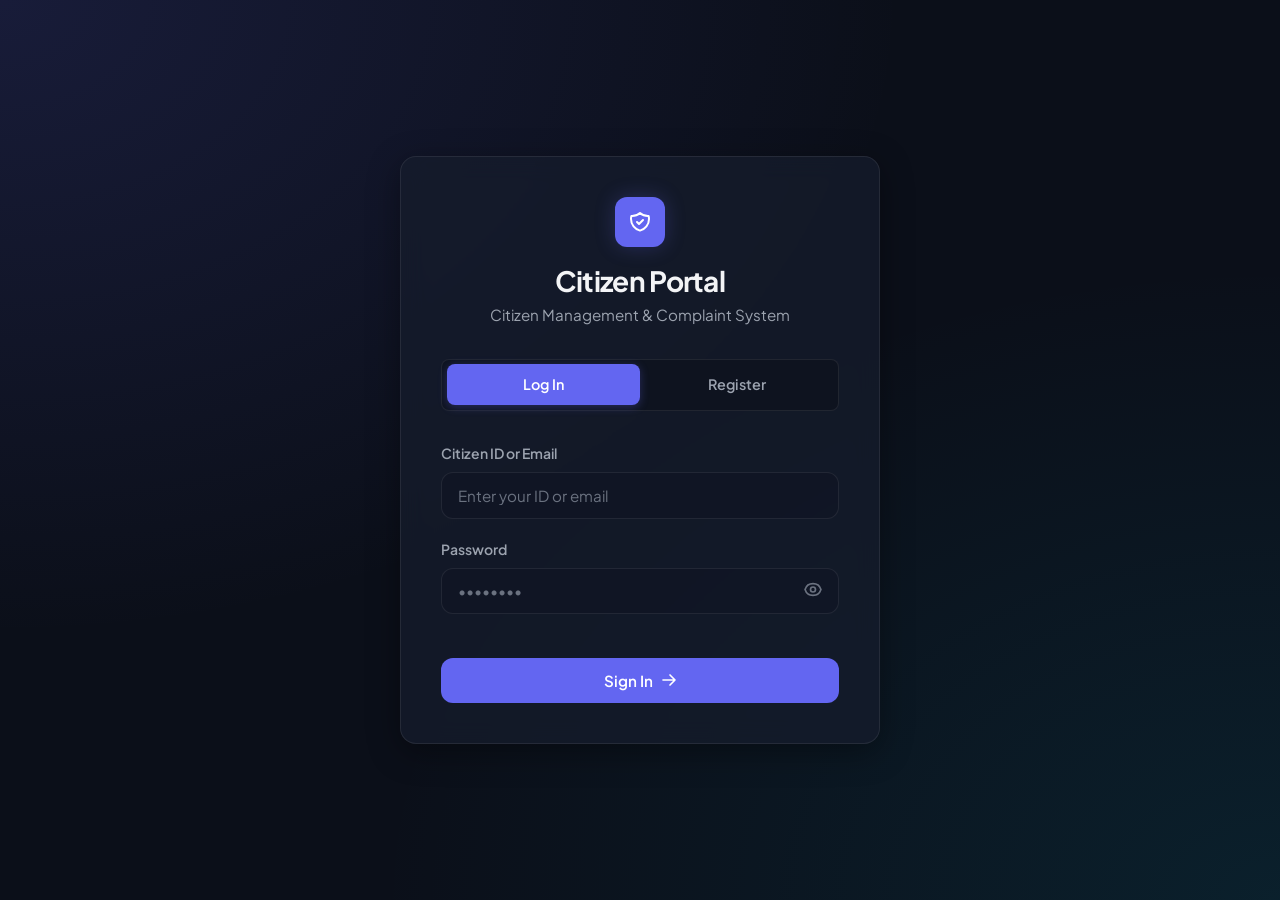
==== index.html @ 5c14673d "Full code updated" ====
<!DOCTYPE html>
<html lang="en">
<head>
  <meta charset="UTF-8">
  <meta name="viewport" content="width=device-width, initial-scale=1.0">
  <title>Citizen Dashboard | Citizen Portal</title>
  <link rel="stylesheet" href="style.css">
</head>
<body>

  <div class="app-container">
    
    <!-- Sidebar Navigation -->
    <aside class="sidebar">
      <div class="sidebar-top">
        <div class="brand">
          <div class="brand-icon">
            <svg fill="none" stroke="currentColor" viewBox="0 0 24 24" xmlns="http://www.w3.org/2000/svg">
              <path stroke-linecap="round" stroke-linejoin="round" stroke-width="2" d="M9 12l2 2 4-4m5.618-4.016A11.955 11.955 0 0112 2.944a11.955 11.955 0 01-8.618 3.04A12.02 12.02 0 003 9c0 5.591 3.824 10.29 9 11.622 5.176-1.332 9-6.03 9-11.622 0-1.042-.133-2.052-.382-3.016z"></path>
            </svg>
          </div>
          <span class="brand-title">Citizen CMS</span>
        </div>

        <nav>
          <ul class="nav-menu">
            <li class="nav-item active" id="nav-dashboard">
              <a href="#" onclick="switchSection('dashboard')">
                <svg fill="none" stroke="currentColor" stroke-width="2" viewBox="0 0 24 24" width="18" height="18" xmlns="http://www.w3.org/2000/svg">
                  <path stroke-linecap="round" stroke-linejoin="round" d="M4 6a2 2 0 012-2h2a2 2 0 012 2v4a2 2 0 01-2 2H6a2 2 0 01-2-2V6zM14 6a2 2 0 012-2h2a2 2 0 012 2v4a2 2 0 01-2 2h-2a2 2 0 01-2-2V6zM4 16a2 2 0 012-2h2a2 2 0 012 2v4a2 2 0 01-2 2H6a2 2 0 01-2-2v-4zM14 16a2 2 0 012-2h2a2 2 0 012 2v4a2 2 0 01-2 2h-2a2 2 0 01-2-2v-4z"></path>
                </svg>
                Overview
              </a>
            </li>
            <li class="nav-item" id="nav-profile">
              <a href="#profile-section" onclick="scrollToElement('profile-section')">
                <svg fill="none" stroke="currentColor" stroke-width="2" viewBox="0 0 24 24" width="18" height="18" xmlns="http://www.w3.org/2000/svg">
                  <path stroke-linecap="round" stroke-linejoin="round" d="M16 7a4 4 0 11-8 0 4 4 0 018 0zM12 14a7 7 0 00-7 7h14a7 7 0 00-7-7z"></path>
                </svg>
                My Profile
              </a>
            </li>
            <li class="nav-item" id="nav-history">
              <a href="#complaints-history-section" onclick="scrollToElement('complaints-history-section')">
                <svg fill="none" stroke="currentColor" stroke-width="2" viewBox="0 0 24 24" width="18" height="18" xmlns="http://www.w3.org/2000/svg">
                  <path stroke-linecap="round" stroke-linejoin="round" d="M9 5H7a2 2 0 00-2 2v12a2 2 0 002 2h10a2 2 0 002-2V7a2 2 0 00-2-2h-2M9 5a2 2 0 002 2h2a2 2 0 002-2M9 5a2 2 0 012-2h2a2 2 0 012 2m-3 7h3m-3 4h3m-6-4h.01M9 16h.01"></path>
                </svg>
                My Complaints
              </a>
            </li>
          </ul>
        </nav>
      </div>

      <!-- User Profile Box -->
      <div class="user-profile">
        <div class="user-avatar" id="avatar-initials">JS</div>
        <div class="user-details">
          <span class="user-name" id="profile-name">Jane Smith</span>
          <span class="user-citizen-id" id="profile-id">citizen@example.com</span>
        </div>
        <button class="logout-btn" onclick="logoutUser()" title="Logout">
          <svg fill="none" stroke="currentColor" stroke-width="2" viewBox="0 0 24 24" width="20" height="20" xmlns="http://www.w3.org/2000/svg">
            <path stroke-linecap="round" stroke-linejoin="round" d="M17 16l4-4m0 0l-4-4m4 4H7m6 4v1a3 3 0 01-3 3H6a3 3 0 01-3-3V7a3 3 0 013-3h4a3 3 0 013 3v1"></path>
          </svg>
        </button>
      </div>
    </aside>

    <!-- Main Content Area -->
    <main class="main-content">
      
      <!-- Top Dashboard Header -->
      <header class="dashboard-header">
        <div class="welcome-msg">
          <h1 id="welcome-text">Welcome, Jane Smith</h1>
          <p>Lodge, trace, and monitor public issues in your local constituency.</p>
        </div>
      </header>

      <!-- Stats Grid -->
      <div class="stats-grid">
        <div class="stat-card glass-panel animate-fade-in" style="animation-delay: 0.1s;">
          <div class="stat-info">
            <span class="stat-label">Total Submitted</span>
            <span class="stat-value" id="stats-total">0</span>
          </div>
          <div class="stat-icon stat-icon-total">
            <svg fill="none" stroke="currentColor" stroke-width="2" viewBox="0 0 24 24" width="24" height="24" xmlns="http://www.w3.org/2000/svg">
              <path stroke-linecap="round" stroke-linejoin="round" d="M9 12h6m-6 4h6m2 5H7a2 2 0 01-2-2V5a2 2 0 012-2h5.586a1 1 0 01.707.293l5.414 5.414a1 1 0 01.293.707V19a2 2 0 01-2 2z"></path>
            </svg>
          </div>
        </div>

        <div class="stat-card glass-panel animate-fade-in" style="animation-delay: 0.2s;">
          <div class="stat-info">
            <span class="stat-label">Pending Review</span>
            <span class="stat-value" id="stats-pending">0</span>
          </div>
          <div class="stat-icon stat-icon-pending">
            <svg fill="none" stroke="currentColor" stroke-width="2" viewBox="0 0 24 24" width="24" height="24" xmlns="http://www.w3.org/2000/svg">
              <path stroke-linecap="round" stroke-linejoin="round" d="M12 8v4l3 3m6-3a9 9 0 11-18 0 9 9 0 0118 0z"></path>
            </svg>
          </div>
        </div>

        <div class="stat-card glass-panel animate-fade-in" style="animation-delay: 0.3s;">
          <div class="stat-info">
            <span class="stat-label">In Progress</span>
            <span class="stat-value" id="stats-progress">0</span>
          </div>
          <div class="stat-icon stat-icon-progress">
            <svg fill="none" stroke="currentColor" stroke-width="2" viewBox="0 0 24 24" width="24" height="24" xmlns="http://www.w3.org/2000/svg">
              <path stroke-linecap="round" stroke-linejoin="round" d="M10.325 4.317c.426-1.756 2.924-1.756 3.35 0a1.724 1.724 0 002.573 1.066c1.543-.94 3.31.826 2.37 2.37a1.724 1.724 0 001.065 2.572c1.756.426 1.756 2.924 0 3.35a1.724 1.724 0 00-1.066 2.573c.94 1.543-.826 3.31-2.37 2.37a1.724 1.724 0 00-2.572 1.065c-.426 1.756-2.924 1.756-3.35 0a1.724 1.724 0 00-2.573-1.066c-1.543.94-3.31-.826-2.37-2.37a1.724 1.724 0 00-1.065-2.572c-1.756-.426-1.756-2.924 0-3.35a1.724 1.724 0 001.066-2.573c-.94-1.543.826-3.31 2.37-2.37.996.608 2.296.07 2.572-1.065z"></path>
              <path stroke-linecap="round" stroke-linejoin="round" d="M15 12a3 3 0 11-6 0 3 3 0 016 0z"></path>
            </svg>
          </div>
        </div>

        <div class="stat-card glass-panel animate-fade-in" style="animation-delay: 0.4s;">
          <div class="stat-info">
            <span class="stat-label">Resolved Issues</span>
            <span class="stat-value" id="stats-resolved">0</span>
          </div>
          <div class="stat-icon stat-icon-resolved">
            <svg fill="none" stroke="currentColor" stroke-width="2" viewBox="0 0 24 24" width="24" height="24" xmlns="http://www.w3.org/2000/svg">
              <path stroke-linecap="round" stroke-linejoin="round" d="M9 12l2 2 4-4m6 2a9 9 0 11-18 0 9 9 0 0118 0z"></path>
            </svg>
          </div>
        </div>
      </div>

      <!-- Dashboard Primary Sections -->
      <div class="dashboard-sections">
        
        <!-- Profile Section -->
        <section id="profile-section" class="section-card glass-panel animate-fade-in" style="animation-delay: 0.5s; display: none;">
          <h2 class="section-card-title">
            <svg fill="none" stroke="currentColor" stroke-width="2" viewBox="0 0 24 24" width="20" height="20" xmlns="http://www.w3.org/2000/svg">
              <path stroke-linecap="round" stroke-linejoin="round" d="M16 7a4 4 0 11-8 0 4 4 0 018 0zM12 14a7 7 0 00-7 7h14a7 7 0 00-7-7z"></path>
            </svg>
            Personal Details
          </h2>
          
          <form id="profile-form" onsubmit="updateProfile(event)">
            <div class="form-group">
              <label for="prof-name">Full Name</label>
              <input type="text" id="prof-name" class="input-control" required>
            </div>

            <div class="form-row">
              <div class="form-group">
                <label for="prof-nic">NIC Number</label>
                <input type="text" id="prof-nic" class="input-control" disabled style="opacity: 0.7; cursor: not-allowed;">
              </div>
              <div class="form-group">
                <label for="prof-email">Email Address</label>
                <input type="email" id="prof-email" class="input-control" disabled style="opacity: 0.7; cursor: not-allowed;">
              </div>
            </div>

            <div class="form-row">
              <div class="form-group">
                <label for="prof-province">Province</label>
                <select id="prof-province" class="input-control" required style="appearance: none; background-image: url('data:image/svg+xml;charset=utf-8,%3Csvg xmlns%3D%22http%3A%2F%2Fwww.w3.org%2F2000%2Fsvg%22 fill%3D%22none%22 viewBox%3D%220 0 24 24%22 stroke%3D%22%239ca3af%22 stroke-width%3D%222%22%3E%3Cpath stroke-linecap%3D%22round%22 stroke-linejoin%3D%22round%22 d%3D%22M19 9l-7 7-7-7%22%2F%3E%3C%2Fsvg%3E'); background-repeat: no-repeat; background-position: right 0.75rem center; background-size: 1.25rem;">
                  <option value="Central">Central</option>
                  <option value="Eastern">Eastern</option>
                  <option value="North Central">North Central</option>
                  <option value="Northern">Northern</option>
                  <option value="North Western">North Western</option>
                  <option value="Sabaragamuwa">Sabaragamuwa</option>
                  <option value="Southern">Southern</option>
                  <option value="Uva">Uva</option>
                  <option value="Western">Western</option>
                </select>
              </div>
              <div class="form-group">
                <label for="prof-district">District</label>
                <select id="prof-district" class="input-control" required style="appearance: none; background-image: url('data:image/svg+xml;charset=utf-8,%3Csvg xmlns%3D%22http%3A%2F%2Fwww.w3.org%2F2000%2Fsvg%22 fill%3D%22none%22 viewBox%3D%220 0 24 24%22 stroke%3D%22%239ca3af%22 stroke-width%3D%222%22%3E%3Cpath stroke-linecap%3D%22round%22 stroke-linejoin%3D%22round%22 d%3D%22M19 9l-7 7-7-7%22%2F%3E%3C%2Fsvg%3E'); background-repeat: no-repeat; background-position: right 0.75rem center; background-size: 1.25rem;">
                  <option value="Colombo">Colombo</option>
                  <option value="Gampaha">Gampaha</option>
                  <option value="Kalutara">Kalutara</option>
                  <option value="Kandy">Kandy</option>
                  <option value="Matale">Matale</option>
                  <option value="Nuwara Eliya">Nuwara Eliya</option>
                  <option value="Galle">Galle</option>
                  <option value="Matara">Matara</option>
                  <option value="Hambantota">Hambantota</option>
                  <option value="Jaffna">Jaffna</option>
                  <option value="Kilinochchi">Kilinochchi</option>
                  <option value="Mannar">Mannar</option>
                  <option value="Vavuniya">Vavuniya</option>
                  <option value="Mullaitivu">Mullaitivu</option>
                  <option value="Batticaloa">Batticaloa</option>
                  <option value="Ampara">Ampara</option>
                  <option value="Trincomalee">Trincomalee</option>
                  <option value="Kurunegala">Kurunegala</option>
                  <option value="Puttalam">Puttalam</option>
                  <option value="Anuradhapura">Anuradhapura</option>
                  <option value="Polonnaruwa">Polonnaruwa</option>
                  <option value="Badulla">Badulla</option>
                  <option value="Moneragala">Moneragala</option>
                  <option value="Ratnapura">Ratnapura</option>
                  <option value="Kegalle">Kegalle</option>
                </select>
              </div>
            </div>

            <div class="form-row">
              <div class="form-group">
                <label for="prof-birthday">Birthday</label>
                <input type="date" id="prof-birthday" class="input-control" required>
              </div>
              <div class="form-group">
                <label for="prof-phone">Phone Number</label>
                <input type="tel" id="prof-phone" class="input-control" required>
              </div>
            </div>

            <button type="submit" class="btn btn-primary" style="margin-top: 0.5rem; width: 100%;">
              Save Changes
              <svg fill="none" stroke="currentColor" stroke-width="2.5" viewBox="0 0 24 24" width="16" height="16" xmlns="http://www.w3.org/2000/svg">
                <path stroke-linecap="round" stroke-linejoin="round" d="M5 13l4 4L19 7"></path>
              </svg>
            </button>
          </form>
        </section>

        <!-- Column 2: History Board -->
        <section id="complaints-history-section" class="section-card glass-panel animate-fade-in" style="animation-delay: 0.6s;">
          <div style="display: flex; justify-content: space-between; align-items: center; margin-bottom: 1.5rem;">
            <h2 class="section-card-title" style="margin-bottom: 0;">
              <svg fill="none" stroke="currentColor" stroke-width="2" viewBox="0 0 24 24" width="20" height="20" xmlns="http://www.w3.org/2000/svg">
                <path stroke-linecap="round" stroke-linejoin="round" d="M9 12h6m-6 4h6m2 5H7a2 2 0 01-2-2V5a2 2 0 012-2h5.586a1 1 0 01.707.293l5.414 5.414a1 1 0 01.293.707V19a2 2 0 01-2 2z"></path>
              </svg>
              Complaint History
            </h2>
            <button class="btn btn-primary" onclick="toggleNewComplaintForm()">+ File New Complaint</button>
          </div>

          <!-- Hidden Form -->
          <div id="new-complaint-form-container" style="display: none; margin-bottom: 2rem; padding: 1.5rem; background: rgba(255,255,255,0.05); border-radius: 12px; border: 1px solid rgba(255,255,255,0.1);">
            <h3 style="margin-bottom: 1rem; font-size: 1.1rem;">Submit a New Complaint</h3>
            <form id="complaint-form" onsubmit="submitComplaint(event)">
              <div class="form-group">
                <label for="complaint-title">Complaint Title / Summary</label>
                <input type="text" id="complaint-title" class="input-control" placeholder="Brief outline of the issue" required>
              </div>
              <div class="form-row">
                <div class="form-group">
                  <label for="complaint-category">Issue Category</label>
                  <select id="complaint-category" class="input-control" required style="appearance: none; background-image: url('data:image/svg+xml;charset=utf-8,%3Csvg xmlns%3D%22http%3A%2F%2Fwww.w3.org%2F2000%2Fsvg%22 fill%3D%22none%22 viewBox%3D%220 0 24 24%22 stroke%3D%22%239ca3af%22 stroke-width%3D%222%22%3E%3Cpath stroke-linecap%3D%22round%22 stroke-linejoin%3D%22round%22 d%3D%22M19 9l-7 7-7-7%22%2F%3E%3C%2Fsvg%3E'); background-repeat: no-repeat; background-position: right 0.75rem center; background-size: 1.25rem;">
                    <option value="" disabled selected>Select category</option>
                    <option value="Roads & Transport">Roads & Transport</option>
                    <option value="Sanitation & Waste">Sanitation & Waste</option>
                    <option value="Water & Power">Water & Power</option>
                    <option value="Public Safety">Public Safety</option>
                    <option value="Cyber Services">Cyber Services</option>
                    <option value="Other">Other</option>
                  </select>
                </div>
                <div class="form-group">
                  <label for="complaint-urgency">Urgency Level</label>
                  <select id="complaint-urgency" class="input-control" required style="appearance: none; background-image: url('data:image/svg+xml;charset=utf-8,%3Csvg xmlns%3D%22http%3A%2F%2Fwww.w3.org%2F2000%2Fsvg%22 fill%3D%22none%22 viewBox%3D%220 0 24 24%22 stroke%3D%22%239ca3af%22 stroke-width%3D%222%22%3E%3Cpath stroke-linecap%3D%22round%22 stroke-linejoin%3D%22round%22 d%3D%22M19 9l-7 7-7-7%22%2F%3E%3C%2Fsvg%3E'); background-repeat: no-repeat; background-position: right 0.75rem center; background-size: 1.25rem;">
                    <option value="Low">Low (General suggestion/Feedback)</option>
                    <option value="Medium" selected>Medium (Standard intervention needed)</option>
                    <option value="High">High (Immediate action required)</option>
                  </select>
                </div>
              </div>
              <div class="form-group">
                <label for="complaint-location">Incident Location / Area</label>
                <input type="text" id="complaint-location" class="input-control" placeholder="Street Address, Block, Neighborhood" required>
              </div>
              <div class="form-group">
                <label for="complaint-description">Detailed Description</label>
                <textarea id="complaint-description" class="input-control textarea" placeholder="Provide as much detail as possible..." required></textarea>
              </div>
              <div style="display: flex; gap: 1rem; margin-top: 1rem;">
                <button type="button" class="btn" style="background: rgba(255,255,255,0.1); color: white; border: none; flex: 1;" onclick="toggleNewComplaintForm()">Cancel</button>
                <button type="submit" class="btn btn-primary" style="flex: 2;">Submit Complaint</button>
              </div>
            </form>
          </div>

          <div class="filter-bar">
            <!-- Search bar -->
            <div class="search-wrapper">
              <svg class="search-icon" fill="none" stroke="currentColor" stroke-width="2" viewBox="0 0 24 24" width="18" height="18" xmlns="http://www.w3.org/2000/svg">
                <path stroke-linecap="round" stroke-linejoin="round" d="M21 21l-6-6m2-5a7 7 0 11-14 0 7 7 0 0114 0z"></path>
              </svg>
              <input type="text" id="complaint-search" class="input-control" placeholder="Search by title, location or ID..." oninput="applyFilters()">
            </div>

            <!-- Status chips -->
            <div class="status-filters">
              <button class="filter-chip active" id="filter-all" onclick="filterByStatus('all')">All</button>
              <button class="filter-chip" id="filter-pending" onclick="filterByStatus('pending')">Pending</button>
              <button class="filter-chip" id="filter-progress" onclick="filterByStatus('in progress')">In Progress</button>
              <button class="filter-chip" id="filter-resolved" onclick="filterByStatus('resolved')">Resolved</button>
            </div>
          </div>

          <!-- Dynamic Complaint Cards List -->
          <div class="complaints-list" id="complaints-list-container">
            <!-- Dynamically populated or empty-state default -->
            <div class="empty-state">
              <svg fill="none" stroke="currentColor" stroke-width="1" viewBox="0 0 24 24" xmlns="http://www.w3.org/2000/svg">
                <path stroke-linecap="round" stroke-linejoin="round" d="M20.25 7.5l-.625 10.632a2.25 2.25 0 01-2.247 2.118H6.622a2.25 2.25 0 01-2.247-2.118L3.75 7.5m6 4.125l2.25 2.25m0 0l2.25 2.25m-2.25-2.25l-2.25 2.25m2.25-2.25l2.25-2.25M3.75 7.5L5.625 3.75A1.875 1.875 0 017.375 2.5h9.25c.783 0 1.482.453 1.785 1.176L20.25 7.5"></path>
              </svg>
              <p>No complaints submitted yet.</p>
            </div>
          </div>
        </section>

      </div>
    </main>
  </div>

  <!-- Detail view slide-in drawer -->
  <div class="drawer-overlay" id="drawer-overlay" onclick="closeDrawer()"></div>
  
  <div class="drawer" id="complaint-drawer">
    <div class="drawer-header">
      <div class="drawer-title-area">
        <span class="drawer-id" id="drawer-complaint-id">#CMP-1029</span>
        <h3 class="drawer-title" id="drawer-complaint-title">Broken Streetlamp</h3>
      </div>
      <button class="btn-icon" onclick="closeDrawer()" title="Close details">
        <svg fill="none" stroke="currentColor" stroke-width="2" viewBox="0 0 24 24" width="20" height="20" xmlns="http://www.w3.org/2000/svg">
          <path stroke-linecap="round" stroke-linejoin="round" d="M6 18L18 6M6 6l12 12"></path>
        </svg>
      </button>
    </div>
    
    <div class="drawer-body">
      
      <!-- Meta Information -->
      <div class="drawer-meta-grid">
        <div class="drawer-meta-item">
          <span class="drawer-section-label">Category</span>
          <div class="drawer-meta-val" id="drawer-category">Public Utilities</div>
        </div>
        <div class="drawer-meta-item">
          <span class="drawer-section-label">Urgency</span>
          <div class="drawer-meta-val" id="drawer-urgency" style="margin-top: 0.35rem;">
            <!-- Badge will go here -->
          </div>
        </div>
        <div class="drawer-meta-item">
          <span class="drawer-section-label">Lodge Date</span>
          <div class="drawer-meta-val" id="drawer-date">June 12, 2026</div>
        </div>
        <div class="drawer-meta-item">
          <span class="drawer-section-label">Location</span>
          <div class="drawer-meta-val" id="drawer-location">Main Ave, Block C</div>
        </div>
      </div>

      <!-- Description -->
      <div class="drawer-section">
        <span class="drawer-section-label">Narrative / Description</span>
        <div class="drawer-content-box" id="drawer-desc">
          Details about the issue will go here.
        </div>
      </div>

      <!-- Attached File Preview -->
      <div class="drawer-section" id="drawer-attachment-section" style="display: none;">
        <span class="drawer-section-label">Attachments</span>
        <div class="drawer-content-box" id="drawer-attachment-box">
          <!-- Attachment details here -->
        </div>
      </div>

      <!-- Interactive Progress Timeline -->
      <div class="drawer-section">
        <span class="drawer-section-label">Progress Tracking</span>
        <div class="timeline" id="drawer-timeline">
          <!-- Step 1 -->
          <div class="timeline-step" id="step-submitted">
            <div class="timeline-dot"></div>
            <div class="timeline-header">
              <span class="timeline-step-title">Complaint Filed</span>
              <span class="timeline-date" id="timeline-date-submitted">-</span>
            </div>
            <p class="timeline-desc">Lodge reported successfully. Handed over to regional administrative body.</p>
          </div>
          <!-- Step 2 -->
          <div class="timeline-step" id="step-under-review">
            <div class="timeline-dot"></div>
            <div class="timeline-header">
              <span class="timeline-step-title">Under Review</span>
              <span class="timeline-date" id="timeline-date-review">-</span>
            </div>
            <p class="timeline-desc">Assigned investigator is examining logs and location details.</p>
          </div>
          <!-- Step 3 -->
          <div class="timeline-step" id="step-in-progress">
            <div class="timeline-dot"></div>
            <div class="timeline-header">
              <span class="timeline-step-title">Action Initiated</span>
              <span class="timeline-date" id="timeline-date-progress">-</span>
            </div>
            <p class="timeline-desc">Maintenance team dispatched to initiate repairs or address the issue.</p>
          </div>
          <!-- Step 4 -->
          <div class="timeline-step" id="step-resolved">
            <div class="timeline-dot"></div>
            <div class="timeline-header">
              <span class="timeline-step-title">Resolved</span>
              <span class="timeline-date" id="timeline-date-resolved">-</span>
            </div>
            <p class="timeline-desc">Issue resolved. Closure remarks uploaded by handling unit.</p>
          </div>
        </div>
      </div>

      <!-- Action Response / Resolution Logs -->
      <div class="drawer-section" id="admin-comment-section" style="display: none;">
        <span class="drawer-section-label">Official Resolution Remarks</span>
        <div class="drawer-content-box" id="admin-comment-box" style="border-left: 4px solid var(--success);">
          Remarks...
        </div>
      </div>

    </div>
  </div>

  <!-- Toast Notification Container -->
  <div id="toast-container" class="toast-container"></div>

  <script src="app.js?v=2"></script>
</body>
</html>
---- style.css ----
@import url('https://fonts.googleapis.com/css2?family=Plus+Jakarta+Sans:wght@300;400;500;600;700;800&display=swap');

:root {
  /* Colors */
  --bg-main: #0b0f19;
  --bg-card: rgba(22, 28, 45, 0.75);
  --bg-input: rgba(15, 21, 36, 0.6);
  --border-color: rgba(255, 255, 255, 0.08);
  --border-focus: rgba(99, 102, 241, 0.5);
  
  --text-main: #f3f4f6;
  --text-muted: #9ca3af;
  --text-dimmed: #6b7280;
  
  --primary: #6366f1;
  --primary-hover: #4f46e5;
  --primary-glow: rgba(99, 102, 241, 0.25);
  
  --success: #10b981;
  --success-bg: rgba(16, 185, 129, 0.12);
  --success-border: rgba(16, 185, 129, 0.3);
  
  --warning: #f59e0b;
  --warning-bg: rgba(245, 158, 11, 0.12);
  --warning-border: rgba(245, 158, 11, 0.3);
  
  --danger: #ef4444;
  --danger-bg: rgba(239, 68, 68, 0.12);
  --danger-border: rgba(239, 68, 68, 0.3);

  --info: #06b6d4;
  --info-bg: rgba(6, 182, 212, 0.12);
  --info-border: rgba(6, 182, 212, 0.3);
  
  /* Fonts & Styling details */
  --font-sans: 'Plus Jakarta Sans', sans-serif;
  --radius-lg: 16px;
  --radius-md: 12px;
  --radius-sm: 8px;
  
  --transition-fast: 0.2s cubic-bezier(0.4, 0, 0.2, 1);
  --transition-normal: 0.3s cubic-bezier(0.4, 0, 0.2, 1);
  --transition-slow: 0.5s cubic-bezier(0.4, 0, 0.2, 1);
  
  --shadow-glow: 0 8px 32px 0 rgba(0, 0, 0, 0.37);
  --shadow-inset: inset 0 2px 4px 0 rgba(0, 0, 0, 0.2);
}

/* Reset */
*, *::before, *::after {
  box-sizing: border-box;
  margin: 0;
  padding: 0;
}

body {
  font-family: var(--font-sans);
  background-color: var(--bg-main);
  background-image: 
    radial-gradient(at 0% 0%, rgba(99, 102, 241, 0.15) 0px, transparent 50%),
    radial-gradient(at 100% 100%, rgba(6, 182, 212, 0.1) 0px, transparent 50%);
  background-attachment: fixed;
  color: var(--text-main);
  min-height: 100vh;
  overflow-x: hidden;
  line-height: 1.5;
}

/* Scrollbar */
::-webkit-scrollbar {
  width: 8px;
  height: 8px;
}
::-webkit-scrollbar-track {
  background: var(--bg-main);
}
::-webkit-scrollbar-thumb {
  background: rgba(255, 255, 255, 0.1);
  border-radius: 4px;
}
::-webkit-scrollbar-thumb:hover {
  background: rgba(255, 255, 255, 0.2);
}

/* Typography & Links */
h1, h2, h3, h4, h5, h6 {
  font-weight: 700;
  letter-spacing: -0.025em;
  line-height: 1.25;
}

a {
  color: var(--primary);
  text-decoration: none;
  transition: var(--transition-fast);
}
a:hover {
  color: var(--text-main);
}

/* Utilities / Glassmorphism Container */
.glass-panel {
  background: var(--bg-card);
  backdrop-filter: blur(12px);
  -webkit-backdrop-filter: blur(12px);
  border: 1px solid var(--border-color);
  border-radius: var(--radius-lg);
  box-shadow: var(--shadow-glow);
}

/* Animations */
@keyframes fadeIn {
  from { opacity: 0; transform: translateY(10px); }
  to { opacity: 1; transform: translateY(0); }
}

@keyframes slideInRight {
  from { transform: translateX(100%); }
  to { transform: translateX(0); }
}

@keyframes pulseGlow {
  0%, 100% { box-shadow: 0 0 15px rgba(99, 102, 241, 0.2); }
  50% { box-shadow: 0 0 25px rgba(99, 102, 241, 0.45); }
}

.animate-fade-in {
  animation: fadeIn var(--transition-normal) forwards;
}

/* Forms & Inputs */
.form-group {
  margin-bottom: 1.25rem;
  display: flex;
  flex-direction: column;
  gap: 0.5rem;
}

.form-group label {
  font-size: 0.875rem;
  font-weight: 600;
  color: var(--text-muted);
}

.input-control {
  background: var(--bg-input);
  border: 1px solid var(--border-color);
  color: var(--text-main);
  padding: 0.8rem 1rem;
  border-radius: var(--radius-md);
  font-family: var(--font-sans);
  font-size: 0.95rem;
  outline: none;
  transition: var(--transition-fast);
  width: 100%;
}

.input-control:focus {
  border-color: var(--border-focus);
  box-shadow: 0 0 0 4px var(--primary-glow);
  background-color: rgba(15, 21, 36, 0.8);
}

.input-control::placeholder {
  color: var(--text-dimmed);
}

.input-control.textarea {
  min-height: 100px;
  resize: vertical;
}

/* Buttons */
.btn {
  display: inline-flex;
  align-items: center;
  justify-content: center;
  gap: 0.5rem;
  padding: 0.8rem 1.5rem;
  border-radius: var(--radius-md);
  font-family: var(--font-sans);
  font-weight: 600;
  font-size: 0.95rem;
  cursor: pointer;
  transition: var(--transition-fast);
  border: none;
  text-align: center;
}

.btn-primary {
  background: var(--primary);
  color: white;
}

.btn-primary:hover {
  background: var(--primary-hover);
  transform: translateY(-1px);
  box-shadow: 0 4px 12px var(--primary-glow);
}

.btn-primary:active {
  transform: translateY(0);
}

.btn-secondary {
  background: rgba(255, 255, 255, 0.05);
  color: var(--text-main);
  border: 1px solid var(--border-color);
}

.btn-secondary:hover {
  background: rgba(255, 255, 255, 0.1);
  border-color: rgba(255, 255, 255, 0.2);
}

.btn-icon {
  padding: 0.5rem;
  border-radius: 50%;
  display: inline-flex;
  align-items: center;
  justify-content: center;
  color: var(--text-muted);
  cursor: pointer;
  background: transparent;
  border: none;
  transition: var(--transition-fast);
}

.btn-icon:hover {
  background: rgba(255, 255, 255, 0.08);
  color: var(--text-main);
}

/* Status Badges */
.badge {
  display: inline-flex;
  align-items: center;
  gap: 0.375rem;
  padding: 0.25rem 0.75rem;
  border-radius: 9999px;
  font-size: 0.75rem;
  font-weight: 700;
  text-transform: uppercase;
  letter-spacing: 0.05em;
  width: fit-content;
}

.badge::before {
  content: '';
  width: 6px;
  height: 6px;
  border-radius: 50%;
  background: currentColor;
}

.badge-pending {
  background: var(--danger-bg);
  color: var(--danger);
  border: 1px solid var(--danger-border);
}

.badge-progress {
  background: var(--warning-bg);
  color: var(--warning);
  border: 1px solid var(--warning-border);
}

.badge-resolved {
  background: var(--success-bg);
  color: var(--success);
  border: 1px solid var(--success-border);
}

.badge-priority-high {
  background: rgba(239, 68, 68, 0.15);
  color: #f87171;
  border: 1px solid rgba(239, 68, 68, 0.3);
}

.badge-priority-medium {
  background: rgba(245, 158, 11, 0.15);
  color: #fbbf24;
  border: 1px solid rgba(245, 158, 11, 0.3);
}

.badge-priority-low {
  background: rgba(6, 182, 212, 0.15);
  color: #22d3ee;
  border: 1px solid rgba(6, 182, 212, 0.3);
}

/* Toast Messages */
.toast-container {
  position: fixed;
  bottom: 2rem;
  right: 2rem;
  z-index: 1000;
  display: flex;
  flex-direction: column;
  gap: 0.75rem;
  max-width: 400px;
}

.toast {
  background: rgba(22, 28, 45, 0.95);
  border: 1px solid var(--border-color);
  padding: 1rem 1.25rem;
  border-radius: var(--radius-md);
  box-shadow: var(--shadow-glow);
  backdrop-filter: blur(8px);
  display: flex;
  align-items: center;
  gap: 0.75rem;
  animation: fadeIn 0.3s cubic-bezier(0.16, 1, 0.3, 1) forwards;
  color: var(--text-main);
  font-size: 0.9rem;
}

.toast-success { border-left: 4px solid var(--success); }
.toast-error { border-left: 4px solid var(--danger); }
.toast-info { border-left: 4px solid var(--info); }

/* ==========================================================================
   AUTHENTICATION LAYOUT & VIEWS (login.html)
   ========================================================================== */
.auth-wrapper {
  display: flex;
  align-items: center;
  justify-content: center;
  min-height: 100vh;
  padding: 1.5rem;
}

.auth-container {
  width: 100%;
  max-width: 480px;
  padding: 2.5rem;
  position: relative;
  overflow: hidden;
}

.auth-header {
  text-align: center;
  margin-bottom: 2rem;
}

.auth-logo {
  display: inline-flex;
  align-items: center;
  justify-content: center;
  width: 50px;
  height: 50px;
  border-radius: var(--radius-md);
  background: var(--primary);
  color: white;
  margin-bottom: 1rem;
  box-shadow: 0 0 20px var(--primary-glow);
}

.auth-logo svg {
  width: 24px;
  height: 24px;
}

.auth-title {
  font-size: 1.75rem;
  color: var(--text-main);
  margin-bottom: 0.35rem;
}

.auth-subtitle {
  color: var(--text-muted);
  font-size: 0.95rem;
}

.auth-tabs {
  display: flex;
  background: rgba(0, 0, 0, 0.2);
  padding: 0.3rem;
  border-radius: var(--radius-sm);
  margin-bottom: 2rem;
  border: 1px solid var(--border-color);
}

.auth-tab {
  flex: 1;
  text-align: center;
  padding: 0.6rem;
  font-weight: 600;
  font-size: 0.9rem;
  cursor: pointer;
  border-radius: var(--radius-sm);
  transition: var(--transition-fast);
  color: var(--text-muted);
}

.auth-tab.active {
  background: var(--primary);
  color: white;
  box-shadow: 0 2px 10px rgba(99, 102, 241, 0.3);
}

.auth-form {
  display: none;
}

.auth-form.active {
  display: block;
  animation: fadeIn 0.4s ease forwards;
}

.password-input-wrapper {
  position: relative;
}

.password-input-wrapper input {
  padding-right: 3rem;
}

.password-toggle {
  position: absolute;
  right: 0.75rem;
  top: 50%;
  transform: translateY(-50%);
  background: transparent;
  border: none;
  color: var(--text-dimmed);
  cursor: pointer;
  padding: 0.25rem;
}

.password-toggle:hover {
  color: var(--text-main);
}

/* ==========================================================================
   APP / DASHBOARD LAYOUT & VIEWS (index.html)
   ========================================================================== */
.app-container {
  display: grid;
  grid-template-columns: 280px 1fr;
  min-height: 100vh;
}

/* Sidebar Styling */
.sidebar {
  border-right: 1px solid var(--border-color);
  background: rgba(15, 21, 36, 0.9);
  padding: 2rem 1.5rem;
  display: flex;
  flex-direction: column;
  justify-content: space-between;
  backdrop-filter: blur(12px);
  -webkit-backdrop-filter: blur(12px);
}

.sidebar-top {
  display: flex;
  flex-direction: column;
  gap: 2rem;
}

.brand {
  display: flex;
  align-items: center;
  gap: 0.75rem;
}

.brand-icon {
  width: 38px;
  height: 38px;
  border-radius: var(--radius-sm);
  background: var(--primary);
  display: flex;
  align-items: center;
  justify-content: center;
  color: white;
  box-shadow: 0 0 15px var(--primary-glow);
}

.brand-title {
  font-size: 1.15rem;
  font-weight: 800;
  background: linear-gradient(135deg, #fff 0%, var(--text-muted) 100%);
  -webkit-background-clip: text;
  -webkit-text-fill-color: transparent;
}

.nav-menu {
  display: flex;
  flex-direction: column;
  gap: 0.5rem;
  list-style: none;
}

.nav-item a {
  display: flex;
  align-items: center;
  gap: 0.75rem;
  padding: 0.75rem 1rem;
  border-radius: var(--radius-md);
  color: var(--text-muted);
  font-weight: 600;
  transition: var(--transition-fast);
}

.nav-item.active a,
.nav-item a:hover {
  background: rgba(99, 102, 241, 0.1);
  color: var(--primary);
}

.nav-item.active a {
  border-left: 3px solid var(--primary);
  border-top-left-radius: 0;
  border-bottom-left-radius: 0;
}

.user-profile {
  display: flex;
  align-items: center;
  gap: 0.75rem;
  padding-top: 1.5rem;
  border-top: 1px solid var(--border-color);
}

.user-avatar {
  width: 42px;
  height: 42px;
  border-radius: 50%;
  background: linear-gradient(135deg, var(--primary) 0%, var(--info) 100%);
  display: flex;
  align-items: center;
  justify-content: center;
  color: white;
  font-weight: 700;
  font-size: 1rem;
  box-shadow: 0 4px 10px rgba(0, 0, 0, 0.2);
}

.user-details {
  display: flex;
  flex-direction: column;
  min-width: 0;
}

.user-name {
  font-size: 0.9rem;
  font-weight: 700;
  color: var(--text-main);
  white-space: nowrap;
  overflow: hidden;
  text-overflow: ellipsis;
}

.user-citizen-id {
  font-size: 0.75rem;
  color: var(--text-dimmed);
}

.logout-btn {
  margin-left: auto;
  color: var(--text-dimmed);
  cursor: pointer;
  background: transparent;
  border: none;
  transition: var(--transition-fast);
  padding: 0.25rem;
  border-radius: 50%;
  display: flex;
  align-items: center;
  justify-content: center;
}

.logout-btn:hover {
  color: var(--danger);
  background: rgba(239, 68, 68, 0.1);
}

/* Main Dashboard Area */
.main-content {
  padding: 2rem 2.5rem;
  overflow-y: auto;
  max-height: 100vh;
}

/* Header Info */
.dashboard-header {
  display: flex;
  justify-content: space-between;
  align-items: center;
  margin-bottom: 2rem;
}

.welcome-msg h1 {
  font-size: 1.85rem;
  margin-bottom: 0.25rem;
}

.welcome-msg p {
  color: var(--text-muted);
  font-size: 0.95rem;
}

/* Stats Counter Grid */
.stats-grid {
  display: grid;
  grid-template-columns: repeat(4, 1fr);
  gap: 1.5rem;
  margin-bottom: 2rem;
}

.stat-card {
  padding: 1.25rem 1.5rem;
  display: flex;
  align-items: center;
  justify-content: space-between;
}

.stat-info {
  display: flex;
  flex-direction: column;
}

.stat-label {
  font-size: 0.8rem;
  font-weight: 700;
  text-transform: uppercase;
  letter-spacing: 0.05em;
  color: var(--text-dimmed);
  margin-bottom: 0.25rem;
}

.stat-value {
  font-size: 1.75rem;
  font-weight: 800;
}

.stat-icon {
  width: 46px;
  height: 46px;
  border-radius: var(--radius-md);
  display: flex;
  align-items: center;
  justify-content: center;
}

.stat-icon-total { background: rgba(99, 102, 241, 0.1); color: var(--primary); }
.stat-icon-pending { background: rgba(239, 68, 68, 0.1); color: var(--danger); }
.stat-icon-progress { background: rgba(245, 158, 11, 0.1); color: var(--warning); }
.stat-icon-resolved { background: rgba(16, 185, 129, 0.1); color: var(--success); }

/* Dashboard Sections Configuration */
.dashboard-sections {
  display: grid;
  grid-template-columns: 1.1fr 0.9fr;
  gap: 2rem;
  align-items: start;
}

/* Form Container Style */
.section-card {
  padding: 1.75rem;
}

.section-card-title {
  font-size: 1.2rem;
  margin-bottom: 1.25rem;
  color: var(--text-main);
  display: flex;
  align-items: center;
  gap: 0.5rem;
}

.section-card-title svg {
  color: var(--primary);
  width: 20px;
  height: 20px;
}

/* Custom Drop File Area */
.file-upload-zone {
  border: 2px dashed var(--border-color);
  border-radius: var(--radius-md);
  padding: 1.5rem;
  text-align: center;
  cursor: pointer;
  background: var(--bg-input);
  transition: var(--transition-fast);
}

.file-upload-zone:hover {
  border-color: var(--primary);
  background: rgba(99, 102, 241, 0.05);
}

.file-upload-zone svg {
  color: var(--text-dimmed);
  margin-bottom: 0.5rem;
  width: 32px;
  height: 32px;
}

.file-upload-text {
  font-size: 0.85rem;
  color: var(--text-muted);
  font-weight: 500;
}

.file-upload-text span {
  color: var(--primary);
  font-weight: 700;
}

.file-preview {
  display: flex;
  align-items: center;
  gap: 0.75rem;
  margin-top: 0.75rem;
  padding: 0.5rem;
  border-radius: var(--radius-sm);
  background: rgba(255, 255, 255, 0.05);
  border: 1px solid var(--border-color);
  font-size: 0.8rem;
}

.file-preview img {
  width: 40px;
  height: 40px;
  object-fit: cover;
  border-radius: var(--radius-sm);
}

.file-preview-name {
  flex: 1;
  white-space: nowrap;
  overflow: hidden;
  text-overflow: ellipsis;
  font-weight: 600;
}

/* Grid layout for form category and urgency */
.form-row {
  display: grid;
  grid-template-columns: 1fr 1fr;
  gap: 1rem;
}

/* History, Search & Filter Controls */
.filter-bar {
  display: flex;
  flex-direction: column;
  gap: 1rem;
  margin-bottom: 1.25rem;
}

.search-wrapper {
  position: relative;
}

.search-wrapper input {
  padding-left: 2.5rem;
}

.search-icon {
  position: absolute;
  left: 0.85rem;
  top: 50%;
  transform: translateY(-50%);
  color: var(--text-dimmed);
  pointer-events: none;
}

.status-filters {
  display: flex;
  gap: 0.5rem;
  flex-wrap: wrap;
}

.filter-chip {
  padding: 0.4rem 0.85rem;
  border-radius: 9999px;
  font-size: 0.8rem;
  font-weight: 600;
  cursor: pointer;
  background: rgba(255, 255, 255, 0.04);
  border: 1px solid var(--border-color);
  color: var(--text-muted);
  transition: var(--transition-fast);
}

.filter-chip:hover,
.filter-chip.active {
  color: white;
  border-color: rgba(255, 255, 255, 0.15);
}

.filter-chip.active {
  background: var(--primary);
  border-color: var(--primary);
}

/* Complaints list cards */
.complaints-list {
  display: flex;
  flex-direction: column;
  gap: 1rem;
  max-height: 450px;
  overflow-y: auto;
  padding-right: 0.25rem;
}

.complaint-card {
  padding: 1.25rem;
  cursor: pointer;
  transition: var(--transition-normal);
  border: 1px solid var(--border-color);
  background: rgba(22, 28, 45, 0.4);
}

.complaint-card:hover {
  transform: translateY(-2px);
  border-color: rgba(99, 102, 241, 0.3);
  background: rgba(22, 28, 45, 0.8);
  box-shadow: 0 4px 15px rgba(0, 0, 0, 0.15);
}

.complaint-card-header {
  display: flex;
  justify-content: space-between;
  align-items: start;
  margin-bottom: 0.75rem;
  gap: 0.5rem;
}

.complaint-card-title {
  font-size: 0.95rem;
  font-weight: 700;
  line-height: 1.3;
  word-break: break-word;
}

.complaint-card-desc {
  font-size: 0.85rem;
  color: var(--text-muted);
  margin-bottom: 1rem;
  display: -webkit-box;
  -webkit-line-clamp: 2;
  -webkit-box-orient: vertical;
  overflow: hidden;
  text-overflow: ellipsis;
}

.complaint-card-footer {
  display: flex;
  justify-content: space-between;
  align-items: center;
  font-size: 0.75rem;
  color: var(--text-dimmed);
  border-top: 1px solid rgba(255, 255, 255, 0.05);
  padding-top: 0.75rem;
}

.complaint-meta {
  display: flex;
  align-items: center;
  gap: 0.75rem;
}

.empty-state {
  text-align: center;
  padding: 3rem 1.5rem;
  color: var(--text-dimmed);
}

.empty-state svg {
  margin-bottom: 1rem;
  color: var(--text-dimmed);
  opacity: 0.5;
  width: 48px;
  height: 48px;
}

.empty-state p {
  font-size: 0.9rem;
}

/* ==========================================================================
   DRAWER / DETAIL VIEW MODAL
   ========================================================================== */
.drawer-overlay {
  position: fixed;
  top: 0;
  left: 0;
  width: 100vw;
  height: 100vh;
  background: rgba(4, 7, 12, 0.6);
  backdrop-filter: blur(4px);
  z-index: 900;
  opacity: 0;
  visibility: hidden;
  transition: opacity 0.3s ease, visibility 0.3s ease;
}

.drawer-overlay.active {
  opacity: 1;
  visibility: visible;
}

.drawer {
  position: fixed;
  top: 0;
  right: 0;
  width: 100%;
  max-width: 520px;
  height: 100vh;
  background: rgba(15, 21, 36, 0.95);
  backdrop-filter: blur(20px);
  -webkit-backdrop-filter: blur(20px);
  border-left: 1px solid var(--border-color);
  box-shadow: -10px 0 30px rgba(0, 0, 0, 0.5);
  z-index: 950;
  transform: translateX(100%);
  transition: transform 0.35s cubic-bezier(0.16, 1, 0.3, 1);
  display: flex;
  flex-direction: column;
}

.drawer.active {
  transform: translateX(0);
}

.drawer-header {
  padding: 1.5rem;
  border-bottom: 1px solid var(--border-color);
  display: flex;
  align-items: center;
  justify-content: space-between;
}

.drawer-title-area {
  display: flex;
  flex-direction: column;
  gap: 0.25rem;
  min-width: 0;
}

.drawer-id {
  font-size: 0.75rem;
  color: var(--text-dimmed);
  font-family: monospace;
}

.drawer-title {
  font-size: 1.15rem;
  white-space: nowrap;
  overflow: hidden;
  text-overflow: ellipsis;
}

.drawer-body {
  padding: 1.5rem;
  overflow-y: auto;
  flex: 1;
  display: flex;
  flex-direction: column;
  gap: 1.5rem;
}

.drawer-section {
  display: flex;
  flex-direction: column;
  gap: 0.5rem;
}

.drawer-section-label {
  font-size: 0.8rem;
  font-weight: 700;
  text-transform: uppercase;
  letter-spacing: 0.05em;
  color: var(--text-dimmed);
}

.drawer-content-box {
  background: rgba(255, 255, 255, 0.03);
  border: 1px solid var(--border-color);
  border-radius: var(--radius-md);
  padding: 1rem;
  font-size: 0.9rem;
}

.drawer-meta-grid {
  display: grid;
  grid-template-columns: 1fr 1fr;
  gap: 1rem;
}

.drawer-meta-item {
  background: rgba(255, 255, 255, 0.03);
  border: 1px solid var(--border-color);
  border-radius: var(--radius-md);
  padding: 0.75rem 1rem;
}

.drawer-meta-val {
  font-size: 0.9rem;
  font-weight: 600;
  margin-top: 0.25rem;
}

/* Timeline Components */
.timeline {
  display: flex;
  flex-direction: column;
  position: relative;
  padding-left: 1.75rem;
  margin-top: 0.5rem;
}

.timeline::before {
  content: '';
  position: absolute;
  left: 6px;
  top: 6px;
  bottom: 6px;
  width: 2px;
  background: var(--border-color);
}

.timeline-step {
  position: relative;
  padding-bottom: 1.5rem;
}

.timeline-step:last-child {
  padding-bottom: 0;
}

.timeline-dot {
  position: absolute;
  left: -25px;
  top: 5px;
  width: 14px;
  height: 14px;
  border-radius: 50%;
  background: var(--bg-main);
  border: 2px solid var(--text-dimmed);
  transition: var(--transition-normal);
  z-index: 2;
}

.timeline-step.active .timeline-dot {
  border-color: var(--primary);
  background: var(--primary);
  box-shadow: 0 0 10px rgba(99, 102, 241, 0.5);
}

.timeline-step.completed .timeline-dot {
  border-color: var(--success);
  background: var(--success);
}

.timeline-step.completed::after {
  content: '';
  position: absolute;
  left: -25px;
  top: 5px;
  width: 14px;
  height: 14px;
  border-radius: 50%;
  background: var(--success);
  opacity: 0.3;
  transform: scale(1.6);
  z-index: 1;
}

.timeline-header {
  display: flex;
  justify-content: space-between;
  align-items: center;
  margin-bottom: 0.25rem;
}

.timeline-step-title {
  font-size: 0.9rem;
  font-weight: 700;
  color: var(--text-muted);
}

.timeline-step.active .timeline-step-title {
  color: var(--text-main);
}

.timeline-step.completed .timeline-step-title {
  color: var(--success);
}

.timeline-date {
  font-size: 0.75rem;
  color: var(--text-dimmed);
}

.timeline-desc {
  font-size: 0.8rem;
  color: var(--text-dimmed);
}

.timeline-step.active .timeline-desc {
  color: var(--text-muted);
}

/* ==========================================================================
   RESPONSIVE DESIGN ADAPTATIONS
   ========================================================================== */
@media (max-width: 1024px) {
  .app-container {
    grid-template-columns: 1fr;
  }
  
  .sidebar {
    border-right: none;
    border-bottom: 1px solid var(--border-color);
    padding: 1.25rem 1.5rem;
    flex-direction: row;
    align-items: center;
    justify-content: space-between;
    height: auto;
  }
  
  .sidebar-top {
    flex-direction: row;
    align-items: center;
    gap: 1.5rem;
    width: auto;
  }
  
  .nav-menu {
    flex-direction: row;
    gap: 0.25rem;
  }
  
  .nav-item.active a {
    border-left: none;
    border-bottom: 3px solid var(--primary);
    border-radius: var(--radius-md) var(--radius-md) 0 0;
  }
  
  .user-profile {
    border-top: none;
    padding-top: 0;
    margin-left: 1.5rem;
  }
  
  .main-content {
    padding: 1.5rem;
    max-height: none;
  }
  
  .stats-grid {
    grid-template-columns: repeat(2, 1fr);
  }
  
  .dashboard-sections {
    grid-template-columns: 1fr;
  }
}

@media (max-width: 768px) {
  .sidebar {
    flex-direction: column;
    gap: 1rem;
    align-items: stretch;
  }
  
  .sidebar-top {
    justify-content: space-between;
    width: 100%;
  }
  
  .nav-menu {
    justify-content: space-around;
    width: 100%;
  }
  
  .user-profile {
    margin-left: 0;
    padding-top: 1rem;
    border-top: 1px solid var(--border-color);
    width: 100%;
  }
  
  .stats-grid {
    grid-template-columns: 1fr;
    gap: 1rem;
  }
  
  .form-row {
    grid-template-columns: 1fr;
  }
}
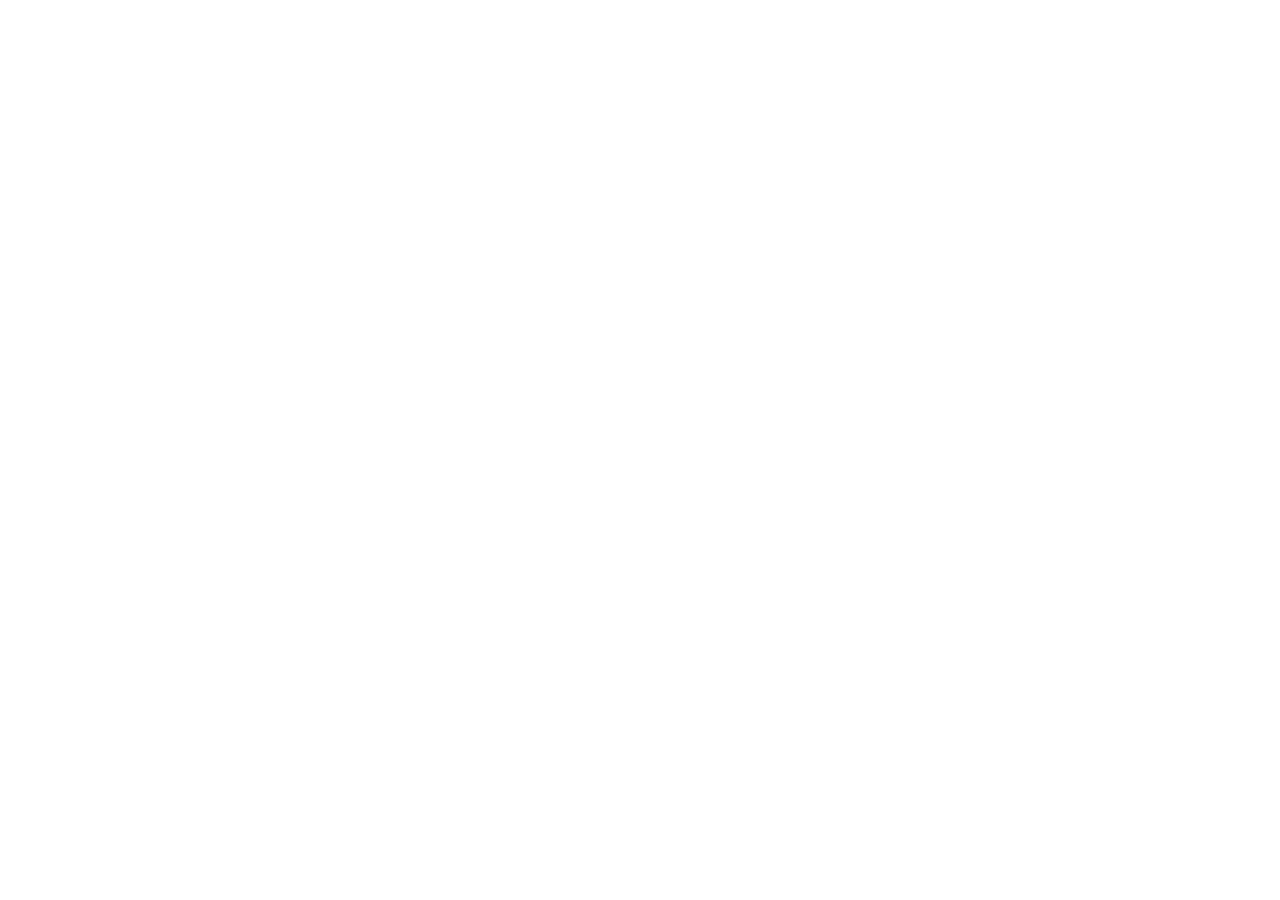
==== commit 3f40c44b: "Connect the BE" ====
--- a/index.html
+++ b/index.html
@@ -209,12 +209,17 @@
             <div class="form-row">
               <div class="form-group">
                 <label for="prof-birthday">Birthday</label>
-                <input type="date" id="prof-birthday" class="input-control" required>
+                <input type="text" id="prof-birthday" class="input-control" placeholder="YYYY-MM-DD" pattern="\d{4}-\d{2}-\d{2}" title="Please enter date as YYYY-MM-DD" required>
               </div>
               <div class="form-group">
                 <label for="prof-phone">Phone Number</label>
                 <input type="tel" id="prof-phone" class="input-control" required>
               </div>
+            </div>
+
+            <div class="form-group">
+              <label for="prof-created">Registered At (Member Since)</label>
+              <input type="text" id="prof-created" class="input-control" disabled style="opacity: 0.7; cursor: not-allowed; font-weight: bold; color: var(--primary-light);">
             </div>
 
             <button type="submit" class="btn btn-primary" style="margin-top: 0.5rem; width: 100%;">
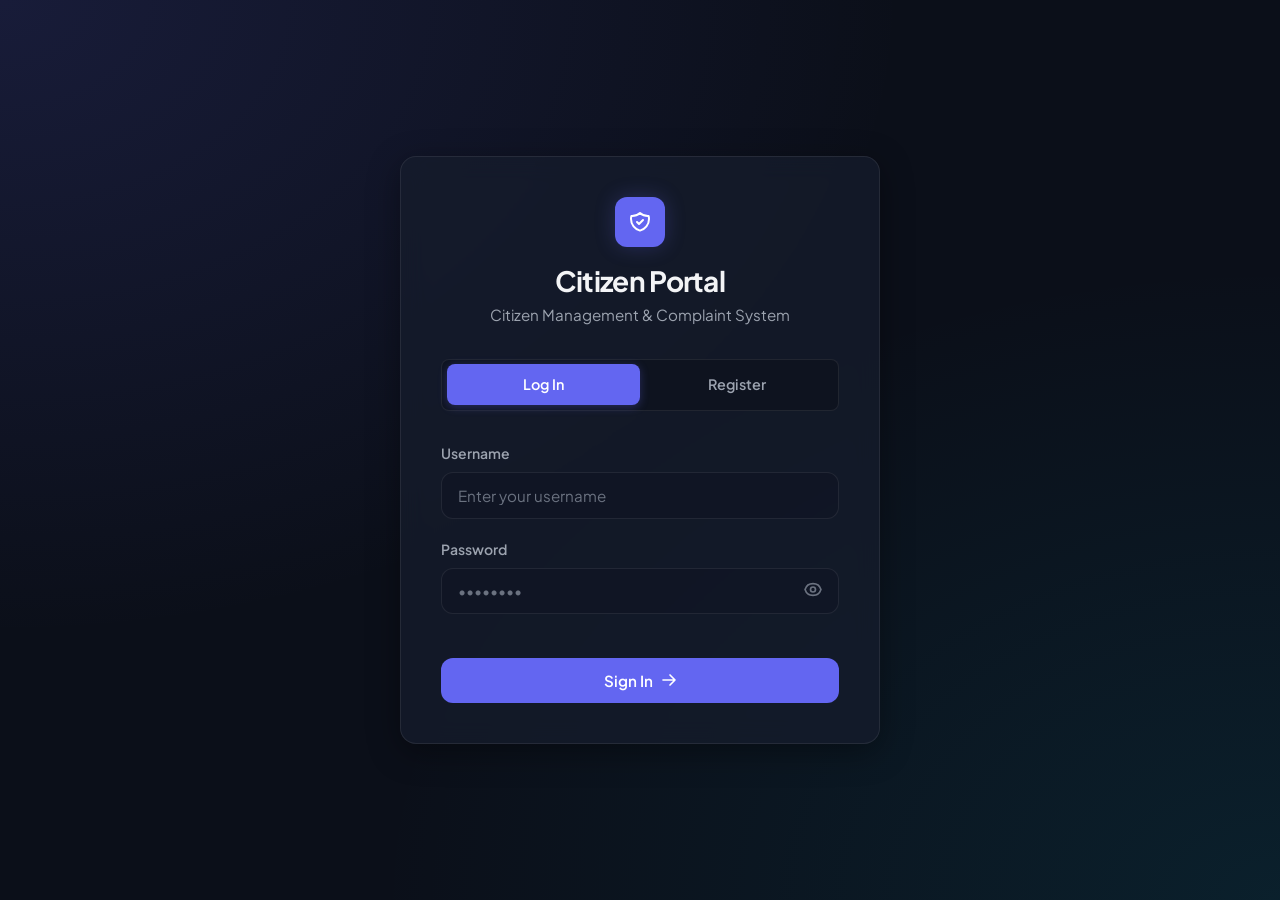
==== commit 49535708: "update the all codes" ====
--- a/index.html
+++ b/index.html
@@ -3,7 +3,7 @@
 <head>
   <meta charset="UTF-8">
   <meta name="viewport" content="width=device-width, initial-scale=1.0">
-  <title>Citizen Dashboard | Citizen Portal</title>
+  <title>Citicare Dashboard | Citicare Portal</title>
   <link rel="stylesheet" href="style.css">
 </head>
 <body>
@@ -19,7 +19,7 @@
               <path stroke-linecap="round" stroke-linejoin="round" stroke-width="2" d="M9 12l2 2 4-4m5.618-4.016A11.955 11.955 0 0112 2.944a11.955 11.955 0 01-8.618 3.04A12.02 12.02 0 003 9c0 5.591 3.824 10.29 9 11.622 5.176-1.332 9-6.03 9-11.622 0-1.042-.133-2.052-.382-3.016z"></path>
             </svg>
           </div>
-          <span class="brand-title">Citizen CMS</span>
+          <span class="brand-title">Citicare</span>
         </div>
 
         <nav>
@@ -435,6 +435,6 @@
   <!-- Toast Notification Container -->
   <div id="toast-container" class="toast-container"></div>
 
-  <script src="app.js?v=2"></script>
+  <script src="app.js?v=3"></script>
 </body>
 </html>
--- a/style.css
+++ b/style.css
@@ -202,6 +202,48 @@
   transform: translateY(0);
 }
 
+.btn:disabled {
+  opacity: 0.5;
+  cursor: not-allowed;
+  pointer-events: none;
+}
+
+.btn-outline {
+  background: transparent;
+  color: var(--text-muted);
+  border: 1px solid var(--border-color);
+}
+
+.btn-outline:hover {
+  background: rgba(255, 255, 255, 0.05);
+  color: var(--text-main);
+  border-color: rgba(255, 255, 255, 0.2);
+}
+
+.btn-status-pending.active {
+  background: var(--danger);
+  color: white;
+  border-color: var(--danger);
+}
+
+.btn-status-progress.active {
+  background: var(--warning);
+  color: white;
+  border-color: var(--warning);
+}
+
+.btn-status-resolved.active {
+  background: rgba(16, 185, 129, 0.1);
+  border-color: var(--success);
+  color: var(--success);
+}
+
+.btn-status-rejected.active {
+  background: rgba(239, 68, 68, 0.1);
+  border-color: var(--danger);
+  color: var(--danger);
+}
+
 .btn-secondary {
   background: rgba(255, 255, 255, 0.05);
   color: var(--text-main);
@@ -269,6 +311,11 @@
   background: var(--success-bg);
   color: var(--success);
   border: 1px solid var(--success-border);
+}
+
+.badge-rejected {
+  background: rgba(239, 68, 68, 0.1);
+  color: var(--danger);
 }
 
 .badge-priority-high {
@@ -648,7 +695,10 @@
 .stat-icon-total { background: rgba(99, 102, 241, 0.1); color: var(--primary); }
 .stat-icon-pending { background: rgba(239, 68, 68, 0.1); color: var(--danger); }
 .stat-icon-progress { background: rgba(245, 158, 11, 0.1); color: var(--warning); }
-.stat-icon-resolved { background: rgba(16, 185, 129, 0.1); color: var(--success); }
+.stat-icon.badge-resolved {
+  background: rgba(16, 185, 129, 0.1);
+  color: var(--success);
+}
 
 /* Dashboard Sections Configuration */
 .dashboard-sections {
